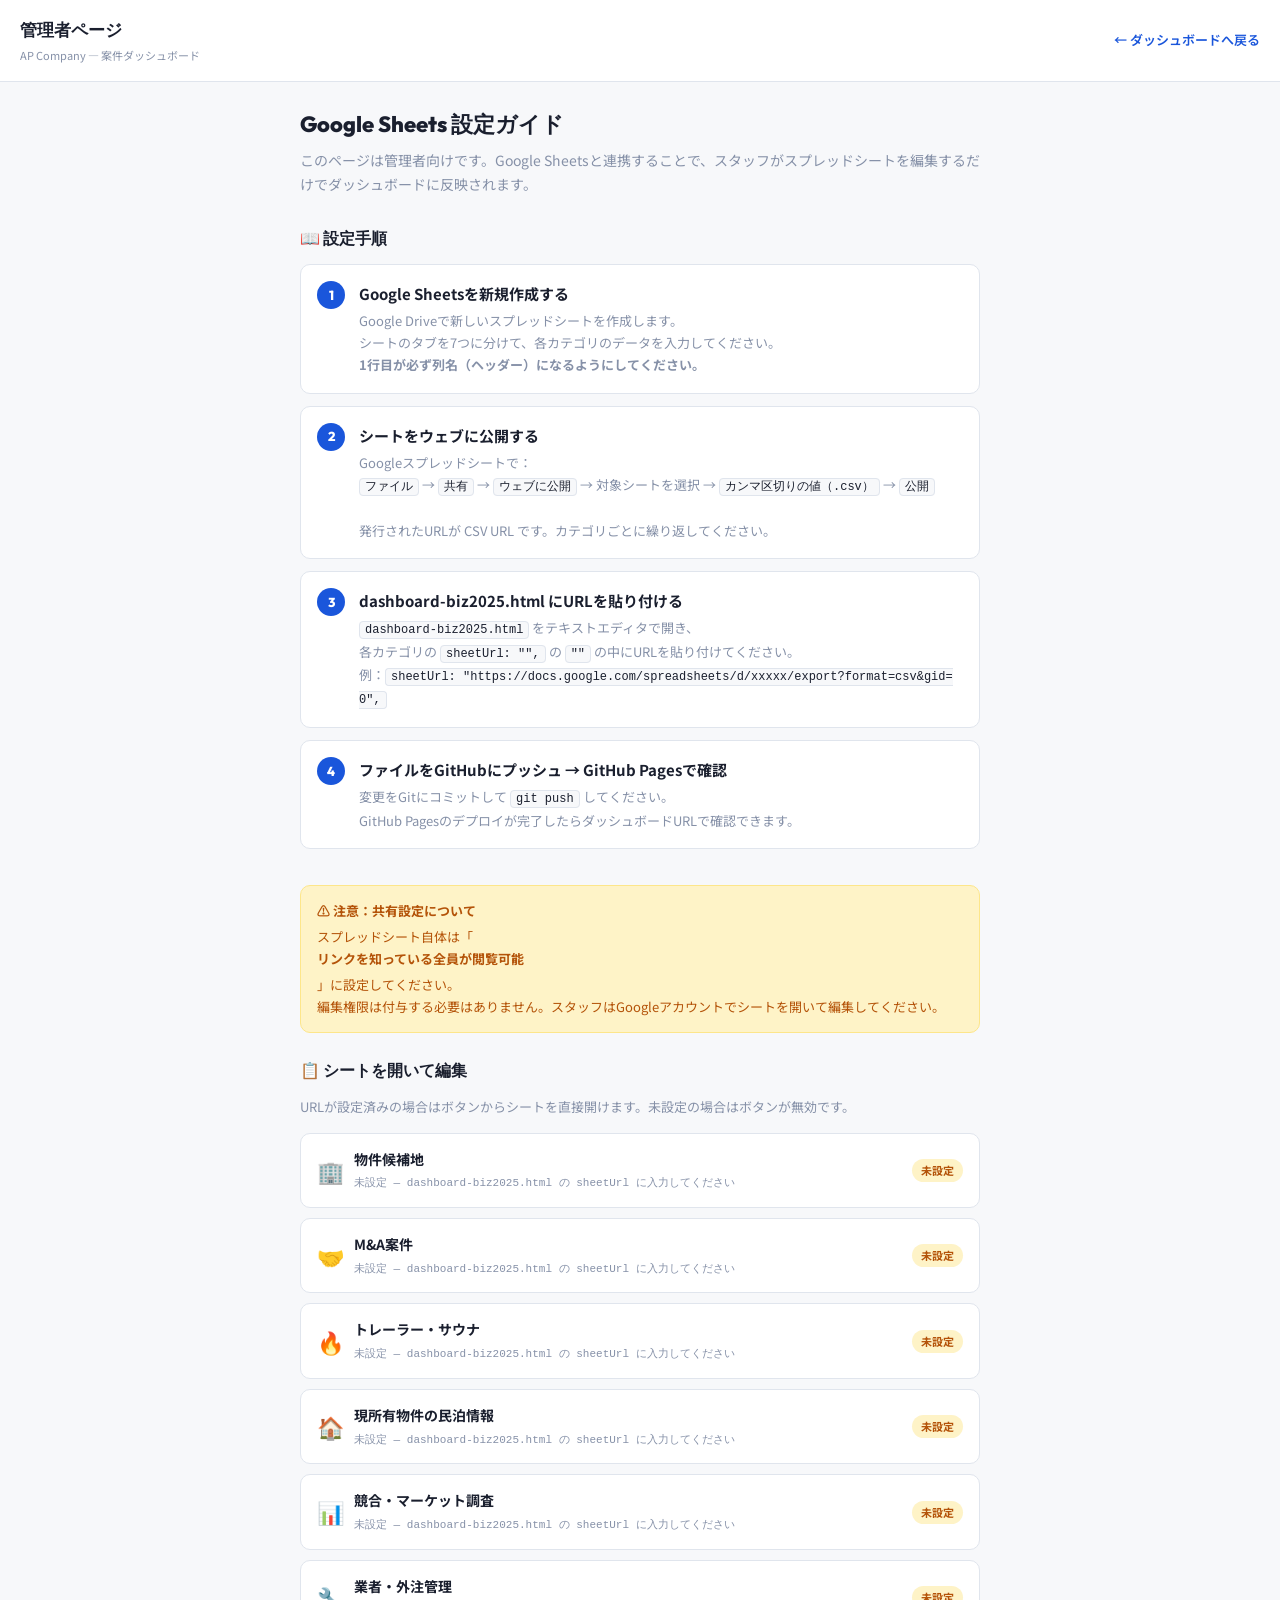
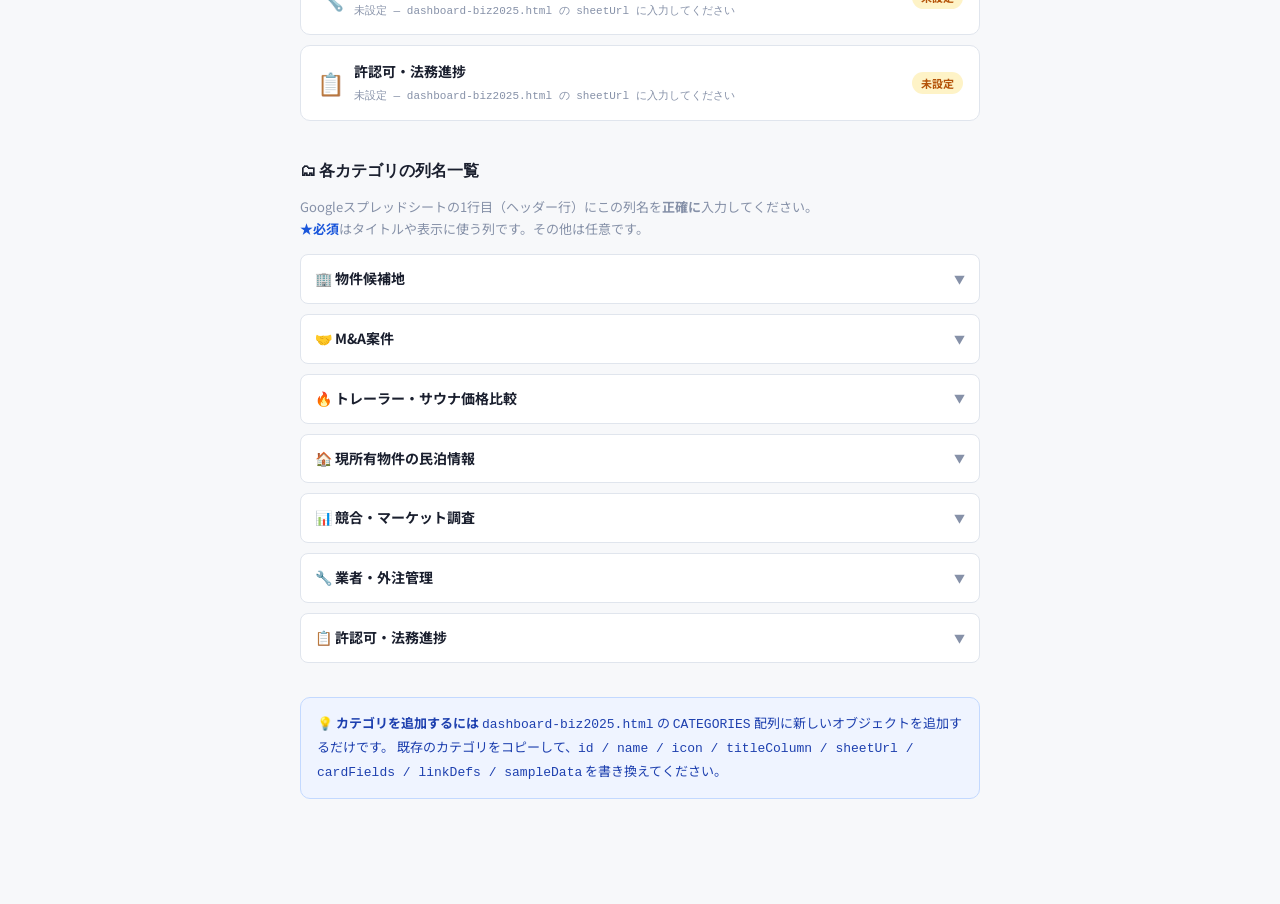
==== admin-biz2025.html @ b2b50978 "Add chairman project dashboard site - dashboard-biz2025.html: Mobile-first dashboard with 7 categori" ====
<!DOCTYPE html>
<html lang="ja">
<head>
  <meta charset="UTF-8">
  <meta name="viewport" content="width=device-width, initial-scale=1.0">
  <title>管理者ページ — 案件ダッシュボード</title>
  <link rel="preconnect" href="https://fonts.googleapis.com">
  <link href="https://fonts.googleapis.com/css2?family=Noto+Sans+JP:wght@400;500;700&family=Outfit:wght@700;800&display=swap" rel="stylesheet">
  <style>
    *, *::before, *::after { box-sizing: border-box; margin: 0; padding: 0; }

    :root {
      --bg: #f7f8fa; --surface: #fff; --border: #e0e5ed;
      --text: #1a1f2e; --text-muted: #8691a8;
      --accent: #1a56db; --accent-soft: #eff4ff;
      --green: #0d9467; --green-soft: #d1fae5;
      --amber: #b45309; --amber-soft: #fef3c7;
      --font: 'Noto Sans JP', sans-serif;
      --font-disp: 'Outfit', sans-serif;
    }

    body {
      font-family: var(--font);
      background: var(--bg);
      color: var(--text);
      font-size: 14px;
      line-height: 1.7;
      min-height: 100dvh;
      padding-bottom: 60px;
      -webkit-font-smoothing: antialiased;
    }

    header {
      background: var(--surface);
      border-bottom: 1px solid var(--border);
      padding: 16px 20px;
      display: flex;
      align-items: center;
      justify-content: space-between;
      gap: 16px;
    }

    .logo-text {
      font-family: var(--font-disp);
      font-weight: 800;
      font-size: 17px;
    }

    .logo-sub {
      font-size: 11px;
      color: var(--text-muted);
      display: block;
      margin-top: 1px;
    }

    .header-link {
      font-size: 13px;
      color: var(--accent);
      text-decoration: none;
      font-weight: 600;
      white-space: nowrap;
    }

    main {
      max-width: 720px;
      margin: 0 auto;
      padding: 24px 20px;
    }

    h2 {
      font-family: var(--font-disp);
      font-weight: 800;
      font-size: 22px;
      margin-bottom: 6px;
    }

    .page-desc {
      color: var(--text-muted);
      font-size: 14px;
      margin-bottom: 28px;
    }

    /* Step cards */
    .steps {
      display: flex;
      flex-direction: column;
      gap: 12px;
      margin-bottom: 36px;
    }

    .step {
      display: flex;
      gap: 14px;
      background: var(--surface);
      border: 1px solid var(--border);
      border-radius: 10px;
      padding: 16px;
    }

    .step-num {
      flex-shrink: 0;
      width: 28px;
      height: 28px;
      border-radius: 50%;
      background: var(--accent);
      color: #fff;
      font-family: var(--font-disp);
      font-weight: 800;
      font-size: 13px;
      display: flex;
      align-items: center;
      justify-content: center;
    }

    .step-title {
      font-weight: 700;
      font-size: 15px;
      margin-bottom: 4px;
    }

    .step-body {
      font-size: 13px;
      color: var(--text-muted);
      line-height: 1.7;
    }

    .step-body code {
      background: var(--bg);
      border: 1px solid var(--border);
      border-radius: 4px;
      padding: 1px 5px;
      font-family: 'Courier New', monospace;
      font-size: 12px;
      color: var(--text);
      word-break: break-all;
    }

    /* Section heading */
    .section-title {
      font-family: var(--font-disp);
      font-weight: 700;
      font-size: 16px;
      margin-bottom: 12px;
      display: flex;
      align-items: center;
      gap: 8px;
    }

    /* Sheet links grid */
    .sheet-grid {
      display: flex;
      flex-direction: column;
      gap: 10px;
      margin-bottom: 36px;
    }

    .sheet-item {
      display: flex;
      align-items: center;
      justify-content: space-between;
      gap: 12px;
      background: var(--surface);
      border: 1px solid var(--border);
      border-radius: 10px;
      padding: 14px 16px;
    }

    .sheet-left {
      display: flex;
      align-items: center;
      gap: 10px;
      flex: 1;
      min-width: 0;
    }

    .sheet-icon { font-size: 22px; flex-shrink: 0; }

    .sheet-name {
      font-weight: 700;
      font-size: 14px;
      white-space: nowrap;
      overflow: hidden;
      text-overflow: ellipsis;
    }

    .sheet-status {
      font-size: 11px;
      font-weight: 700;
      padding: 2px 8px;
      border-radius: 999px;
    }

    .status-configured { background: var(--green-soft); color: var(--green); }
    .status-sample     { background: var(--amber-soft); color: var(--amber); }

    .sheet-btn {
      flex-shrink: 0;
      display: inline-flex;
      align-items: center;
      gap: 6px;
      font-size: 13px;
      font-weight: 700;
      color: #fff;
      background: var(--accent);
      padding: 7px 14px;
      border-radius: 999px;
      text-decoration: none;
      border: none;
      cursor: pointer;
      transition: opacity 0.12s;
    }

    .sheet-btn:hover { opacity: 0.85; }
    .sheet-btn:disabled { background: var(--text-muted); cursor: default; }
    .sheet-btn.disabled { background: var(--border); color: var(--text-muted); pointer-events: none; }

    /* URL code display */
    .url-code {
      font-size: 11px;
      color: var(--text-muted);
      word-break: break-all;
      margin-top: 3px;
      font-family: 'Courier New', monospace;
    }

    /* Note box */
    .note {
      background: var(--amber-soft);
      border: 1px solid #fde68a;
      border-radius: 10px;
      padding: 14px 16px;
      font-size: 13px;
      color: var(--amber);
      margin-bottom: 24px;
    }

    .note strong { font-weight: 700; display: block; margin-bottom: 4px; }

    /* Info box */
    .info-box {
      background: var(--accent-soft);
      border: 1px solid #c3d9ff;
      border-radius: 10px;
      padding: 14px 16px;
      font-size: 13px;
      color: #1e40af;
      margin-bottom: 24px;
    }

    /* Column definition table */
    .col-table {
      width: 100%;
      border-collapse: collapse;
      font-size: 13px;
      margin-top: 8px;
    }

    .col-table th {
      text-align: left;
      padding: 7px 10px;
      background: var(--surface-2, #f0f2f6);
      border-bottom: 2px solid var(--border);
      font-weight: 700;
      color: var(--text-muted);
      font-size: 11px;
      letter-spacing: 0.07em;
      text-transform: uppercase;
    }

    .col-table td {
      padding: 8px 10px;
      border-bottom: 1px solid var(--border);
      vertical-align: top;
    }

    .col-table tr:last-child td { border-bottom: none; }

    .col-name {
      font-family: 'Courier New', monospace;
      font-size: 12px;
      background: var(--bg);
      padding: 2px 6px;
      border-radius: 4px;
      border: 1px solid var(--border);
      white-space: nowrap;
    }

    .col-req { color: var(--accent); font-weight: 700; }
    .col-opt { color: var(--text-muted); }

    /* Tab content toggle */
    details { margin-bottom: 10px; }

    details summary {
      cursor: pointer;
      font-weight: 700;
      font-size: 14px;
      padding: 12px 14px;
      background: var(--surface);
      border: 1px solid var(--border);
      border-radius: 8px;
      list-style: none;
      display: flex;
      align-items: center;
      gap: 8px;
      user-select: none;
    }

    details[open] summary { border-radius: 8px 8px 0 0; border-bottom: none; }

    details summary::after { content: '▼'; margin-left: auto; font-size: 11px; color: var(--text-muted); }
    details[open] summary::after { content: '▲'; }

    details .detail-body {
      background: var(--surface);
      border: 1px solid var(--border);
      border-top: none;
      border-radius: 0 0 8px 8px;
      padding: 14px;
      overflow-x: auto;
    }
  </style>
</head>
<body>

<header>
  <div>
    <div class="logo-text">管理者ページ</div>
    <span class="logo-sub">AP Company — 案件ダッシュボード</span>
  </div>
  <a href="dashboard-biz2025.html" class="header-link">← ダッシュボードへ戻る</a>
</header>

<main>

  <h2>Google Sheets 設定ガイド</h2>
  <p class="page-desc">このページは管理者向けです。Google Sheetsと連携することで、スタッフがスプレッドシートを編集するだけでダッシュボードに反映されます。</p>

  <!-- Step guide -->
  <div class="section-title">📖 設定手順</div>
  <div class="steps">
    <div class="step">
      <div class="step-num">1</div>
      <div>
        <div class="step-title">Google Sheetsを新規作成する</div>
        <div class="step-body">
          Google Driveで新しいスプレッドシートを作成します。<br>
          シートのタブを7つに分けて、各カテゴリのデータを入力してください。<br>
          <strong>1行目が必ず列名（ヘッダー）になるようにしてください。</strong>
        </div>
      </div>
    </div>
    <div class="step">
      <div class="step-num">2</div>
      <div>
        <div class="step-title">シートをウェブに公開する</div>
        <div class="step-body">
          Googleスプレッドシートで：<br>
          <code>ファイル</code> → <code>共有</code> → <code>ウェブに公開</code> → 対象シートを選択 → <code>カンマ区切りの値（.csv）</code> → <code>公開</code><br><br>
          発行されたURLが CSV URL です。カテゴリごとに繰り返してください。
        </div>
      </div>
    </div>
    <div class="step">
      <div class="step-num">3</div>
      <div>
        <div class="step-title">dashboard-biz2025.html にURLを貼り付ける</div>
        <div class="step-body">
          <code>dashboard-biz2025.html</code> をテキストエディタで開き、<br>
          各カテゴリの <code>sheetUrl: "",</code> の <code>""</code> の中にURLを貼り付けてください。<br>
          例：<code>sheetUrl: "https://docs.google.com/spreadsheets/d/xxxxx/export?format=csv&amp;gid=0",</code>
        </div>
      </div>
    </div>
    <div class="step">
      <div class="step-num">4</div>
      <div>
        <div class="step-title">ファイルをGitHubにプッシュ → GitHub Pagesで確認</div>
        <div class="step-body">
          変更をGitにコミットして <code>git push</code> してください。<br>
          GitHub Pagesのデプロイが完了したらダッシュボードURLで確認できます。
        </div>
      </div>
    </div>
  </div>

  <!-- Note -->
  <div class="note">
    <strong>⚠️ 注意：共有設定について</strong>
    スプレッドシート自体は「<strong>リンクを知っている全員が閲覧可能</strong>」に設定してください。<br>
    編集権限は付与する必要はありません。スタッフはGoogleアカウントでシートを開いて編集してください。
  </div>

  <!-- Sheet links -->
  <div class="section-title">📋 シートを開いて編集</div>
  <p style="font-size:13px;color:var(--text-muted);margin-bottom:14px">
    URLが設定済みの場合はボタンからシートを直接開けます。未設定の場合はボタンが無効です。
  </p>

  <div class="sheet-grid" id="sheet-grid">
    <!-- Dynamically filled by JS -->
  </div>

  <!-- Column definitions -->
  <div class="section-title">🗂 各カテゴリの列名一覧</div>
  <p style="font-size:13px;color:var(--text-muted);margin-bottom:14px">
    Googleスプレッドシートの1行目（ヘッダー行）にこの列名を<strong>正確に</strong>入力してください。<br>
    <span class="col-req">★必須</span>はタイトルや表示に使う列です。その他は任意です。
  </p>

  <details>
    <summary>🏢 物件候補地</summary>
    <div class="detail-body">
      <table class="col-table">
        <thead><tr><th>列名</th><th>説明</th><th>必須</th></tr></thead>
        <tbody>
          <tr><td><code class="col-name">物件名</code></td><td>物件の名称（タイトルとして表示）</td><td class="col-req">★</td></tr>
          <tr><td><code class="col-name">住所</code></td><td>所在地</td><td class="col-req">★</td></tr>
          <tr><td><code class="col-name">価格帯</code></td><td>例: 3.2億円</td><td class="col-opt">任意</td></tr>
          <tr><td><code class="col-name">利回り</code></td><td>例: 5.2%</td><td class="col-opt">任意</td></tr>
          <tr><td><code class="col-name">面積</code></td><td>例: 250㎡</td><td class="col-opt">任意</td></tr>
          <tr><td><code class="col-name">ステータス</code></td><td>検討中 / 交渉中 / 契約済 / 見送り など</td><td class="col-opt">任意</td></tr>
          <tr><td><code class="col-name">GoogleMaps URL</code></td><td>GoogleマップのURL（ボタンで表示）</td><td class="col-opt">任意</td></tr>
          <tr><td><code class="col-name">資料URL</code></td><td>物件資料のURL</td><td class="col-opt">任意</td></tr>
          <tr><td><code class="col-name">備考</code></td><td>自由記述</td><td class="col-opt">任意</td></tr>
        </tbody>
      </table>
    </div>
  </details>

  <details>
    <summary>🤝 M&A案件</summary>
    <div class="detail-body">
      <table class="col-table">
        <thead><tr><th>列名</th><th>説明</th><th>必須</th></tr></thead>
        <tbody>
          <tr><td><code class="col-name">会社名</code></td><td>対象会社名（タイトルとして表示）</td><td class="col-req">★</td></tr>
          <tr><td><code class="col-name">業種</code></td><td>例: 旅館・ホテル業</td><td class="col-req">★</td></tr>
          <tr><td><code class="col-name">売上規模</code></td><td>例: 年商3億円</td><td class="col-opt">任意</td></tr>
          <tr><td><code class="col-name">価格感</code></td><td>買収希望価格感</td><td class="col-opt">任意</td></tr>
          <tr><td><code class="col-name">会社URL</code></td><td>会社HPのURL（会社名がリンクになります）</td><td class="col-opt">任意</td></tr>
          <tr><td><code class="col-name">担当者</code></td><td>FA・担当者名</td><td class="col-opt">任意</td></tr>
          <tr><td><code class="col-name">ステータス</code></td><td>検討中 / 交渉中 / 契約済 など</td><td class="col-opt">任意</td></tr>
          <tr><td><code class="col-name">資料URL</code></td><td>IM・資料のURL</td><td class="col-opt">任意</td></tr>
          <tr><td><code class="col-name">備考</code></td><td>自由記述</td><td class="col-opt">任意</td></tr>
        </tbody>
      </table>
    </div>
  </details>

  <details>
    <summary>🔥 トレーラー・サウナ価格比較</summary>
    <div class="detail-body">
      <table class="col-table">
        <thead><tr><th>列名</th><th>説明</th><th>必須</th></tr></thead>
        <tbody>
          <tr><td><code class="col-name">メーカー</code></td><td>メーカー名（タイトルとして表示）</td><td class="col-req">★</td></tr>
          <tr><td><code class="col-name">モデル</code></td><td>モデル・製品名</td><td class="col-req">★</td></tr>
          <tr><td><code class="col-name">定価</code></td><td>希望小売価格</td><td class="col-opt">任意</td></tr>
          <tr><td><code class="col-name">実勢価格</code></td><td>実際の取引価格目安</td><td class="col-opt">任意</td></tr>
          <tr><td><code class="col-name">定員</code></td><td>例: 6〜8名</td><td class="col-opt">任意</td></tr>
          <tr><td><code class="col-name">公式URL</code></td><td>メーカーHPのURL（メーカー名がリンクになります）</td><td class="col-opt">任意</td></tr>
          <tr><td><code class="col-name">特徴</code></td><td>製品の特徴</td><td class="col-opt">任意</td></tr>
          <tr><td><code class="col-name">備考</code></td><td>納期・注意事項など</td><td class="col-opt">任意</td></tr>
        </tbody>
      </table>
    </div>
  </details>

  <details>
    <summary>🏠 現所有物件の民泊情報</summary>
    <div class="detail-body">
      <table class="col-table">
        <thead><tr><th>列名</th><th>説明</th><th>必須</th></tr></thead>
        <tbody>
          <tr><td><code class="col-name">物件名</code></td><td>物件名（タイトルとして表示）</td><td class="col-req">★</td></tr>
          <tr><td><code class="col-name">エリア</code></td><td>所在エリア</td><td class="col-req">★</td></tr>
          <tr><td><code class="col-name">Airbnb URL</code></td><td>Airbnb掲載ページのURL</td><td class="col-opt">任意</td></tr>
          <tr><td><code class="col-name">Instagram URL</code></td><td>Instagram アカウントのURL</td><td class="col-opt">任意</td></tr>
          <tr><td><code class="col-name">GoogleMaps URL</code></td><td>Google マップのURL</td><td class="col-opt">任意</td></tr>
          <tr><td><code class="col-name">月間収益目安</code></td><td>例: 45万円</td><td class="col-opt">任意</td></tr>
          <tr><td><code class="col-name">稼働率</code></td><td>例: 76%</td><td class="col-opt">任意</td></tr>
          <tr><td><code class="col-name">稼働状況</code></td><td>稼働中 / 停止中 など</td><td class="col-opt">任意</td></tr>
          <tr><td><code class="col-name">備考</code></td><td>自由記述</td><td class="col-opt">任意</td></tr>
        </tbody>
      </table>
    </div>
  </details>

  <details>
    <summary>📊 競合・マーケット調査</summary>
    <div class="detail-body">
      <table class="col-table">
        <thead><tr><th>列名</th><th>説明</th><th>必須</th></tr></thead>
        <tbody>
          <tr><td><code class="col-name">エリア</code></td><td>調査エリア（タイトルとして表示）</td><td class="col-req">★</td></tr>
          <tr><td><code class="col-name">調査日</code></td><td>例: 2025-06-01</td><td class="col-req">★</td></tr>
          <tr><td><code class="col-name">競合物件名</code></td><td>主な競合物件名</td><td class="col-opt">任意</td></tr>
          <tr><td><code class="col-name">平均単価</code></td><td>例: ¥15,000/泊</td><td class="col-opt">任意</td></tr>
          <tr><td><code class="col-name">稼働率目安</code></td><td>例: 72%</td><td class="col-opt">任意</td></tr>
          <tr><td><code class="col-name">参考URL</code></td><td>参考サイトのURL</td><td class="col-opt">任意</td></tr>
          <tr><td><code class="col-name">備考</code></td><td>自由記述</td><td class="col-opt">任意</td></tr>
        </tbody>
      </table>
    </div>
  </details>

  <details>
    <summary>🔧 業者・外注管理</summary>
    <div class="detail-body">
      <table class="col-table">
        <thead><tr><th>列名</th><th>説明</th><th>必須</th></tr></thead>
        <tbody>
          <tr><td><code class="col-name">会社名</code></td><td>業者名（タイトルとして表示）</td><td class="col-req">★</td></tr>
          <tr><td><code class="col-name">業種</code></td><td>例: 清掃 / 電気修繕 など</td><td class="col-req">★</td></tr>
          <tr><td><code class="col-name">担当者</code></td><td>窓口担当者名</td><td class="col-opt">任意</td></tr>
          <tr><td><code class="col-name">連絡先</code></td><td>電話番号・メールアドレス</td><td class="col-opt">任意</td></tr>
          <tr><td><code class="col-name">単価目安</code></td><td>例: ¥8,000/回</td><td class="col-opt">任意</td></tr>
          <tr><td><code class="col-name">評価</code></td><td>★★★★★ 〜 ★ で入力</td><td class="col-opt">任意</td></tr>
          <tr><td><code class="col-name">備考</code></td><td>自由記述</td><td class="col-opt">任意</td></tr>
        </tbody>
      </table>
    </div>
  </details>

  <details>
    <summary>📋 許認可・法務進捗</summary>
    <div class="detail-body">
      <table class="col-table">
        <thead><tr><th>列名</th><th>説明</th><th>必須</th></tr></thead>
        <tbody>
          <tr><td><code class="col-name">物件名</code></td><td>対象物件名（タイトルとして表示）</td><td class="col-req">★</td></tr>
          <tr><td><code class="col-name">申請種別</code></td><td>例: 住宅宿泊事業届出 / 消防設備点検</td><td class="col-req">★</td></tr>
          <tr><td><code class="col-name">ステータス</code></td><td>申請中 / 取得済 / 要確認 など</td><td class="col-opt">任意</td></tr>
          <tr><td><code class="col-name">期限</code></td><td>例: 2025-09-30</td><td class="col-opt">任意</td></tr>
          <tr><td><code class="col-name">担当窓口</code></td><td>申請先機関名</td><td class="col-opt">任意</td></tr>
          <tr><td><code class="col-name">書類URL</code></td><td>許可証・書類のURL</td><td class="col-opt">任意</td></tr>
          <tr><td><code class="col-name">備考</code></td><td>自由記述</td><td class="col-opt">任意</td></tr>
        </tbody>
      </table>
    </div>
  </details>

  <br>

  <!-- New category instructions -->
  <div class="info-box">
    <strong>💡 カテゴリを追加するには</strong>
    <code>dashboard-biz2025.html</code> の <code>CATEGORIES</code> 配列に新しいオブジェクトを追加するだけです。
    既存のカテゴリをコピーして、<code>id / name / icon / titleColumn / sheetUrl / cardFields / linkDefs / sampleData</code> を書き換えてください。
  </div>

</main>

<script>
  // Dynamically read CATEGORIES from dashboard to show current status
  // Since this is a separate file, we just show static links
  const SHEET_CATEGORIES = [
    { id: "properties", name: "物件候補地",         icon: "🏢" },
    { id: "ma",         name: "M&A案件",             icon: "🤝" },
    { id: "trailer",    name: "トレーラー・サウナ",   icon: "🔥" },
    { id: "minpaku",    name: "現所有物件の民泊情報", icon: "🏠" },
    { id: "competitor", name: "競合・マーケット調査", icon: "📊" },
    { id: "vendors",    name: "業者・外注管理",       icon: "🔧" },
    { id: "legal",      name: "許認可・法務進捗",     icon: "📋" },
  ];

  const grid = document.getElementById('sheet-grid');
  SHEET_CATEGORIES.forEach(cat => {
    // In production, sheetUrls come from the dashboard CONFIG
    // Here we just show open buttons with placeholder
    grid.innerHTML += `
      <div class="sheet-item">
        <div class="sheet-left">
          <span class="sheet-icon">${cat.icon}</span>
          <div>
            <div class="sheet-name">${cat.name}</div>
            <div class="url-code">未設定 — dashboard-biz2025.html の sheetUrl に入力してください</div>
          </div>
        </div>
        <span class="badge status-sample" style="font-size:11px;font-weight:700;padding:2px 9px;border-radius:999px;white-space:nowrap">未設定</span>
      </div>`;
  });
</script>

</body>
</html>
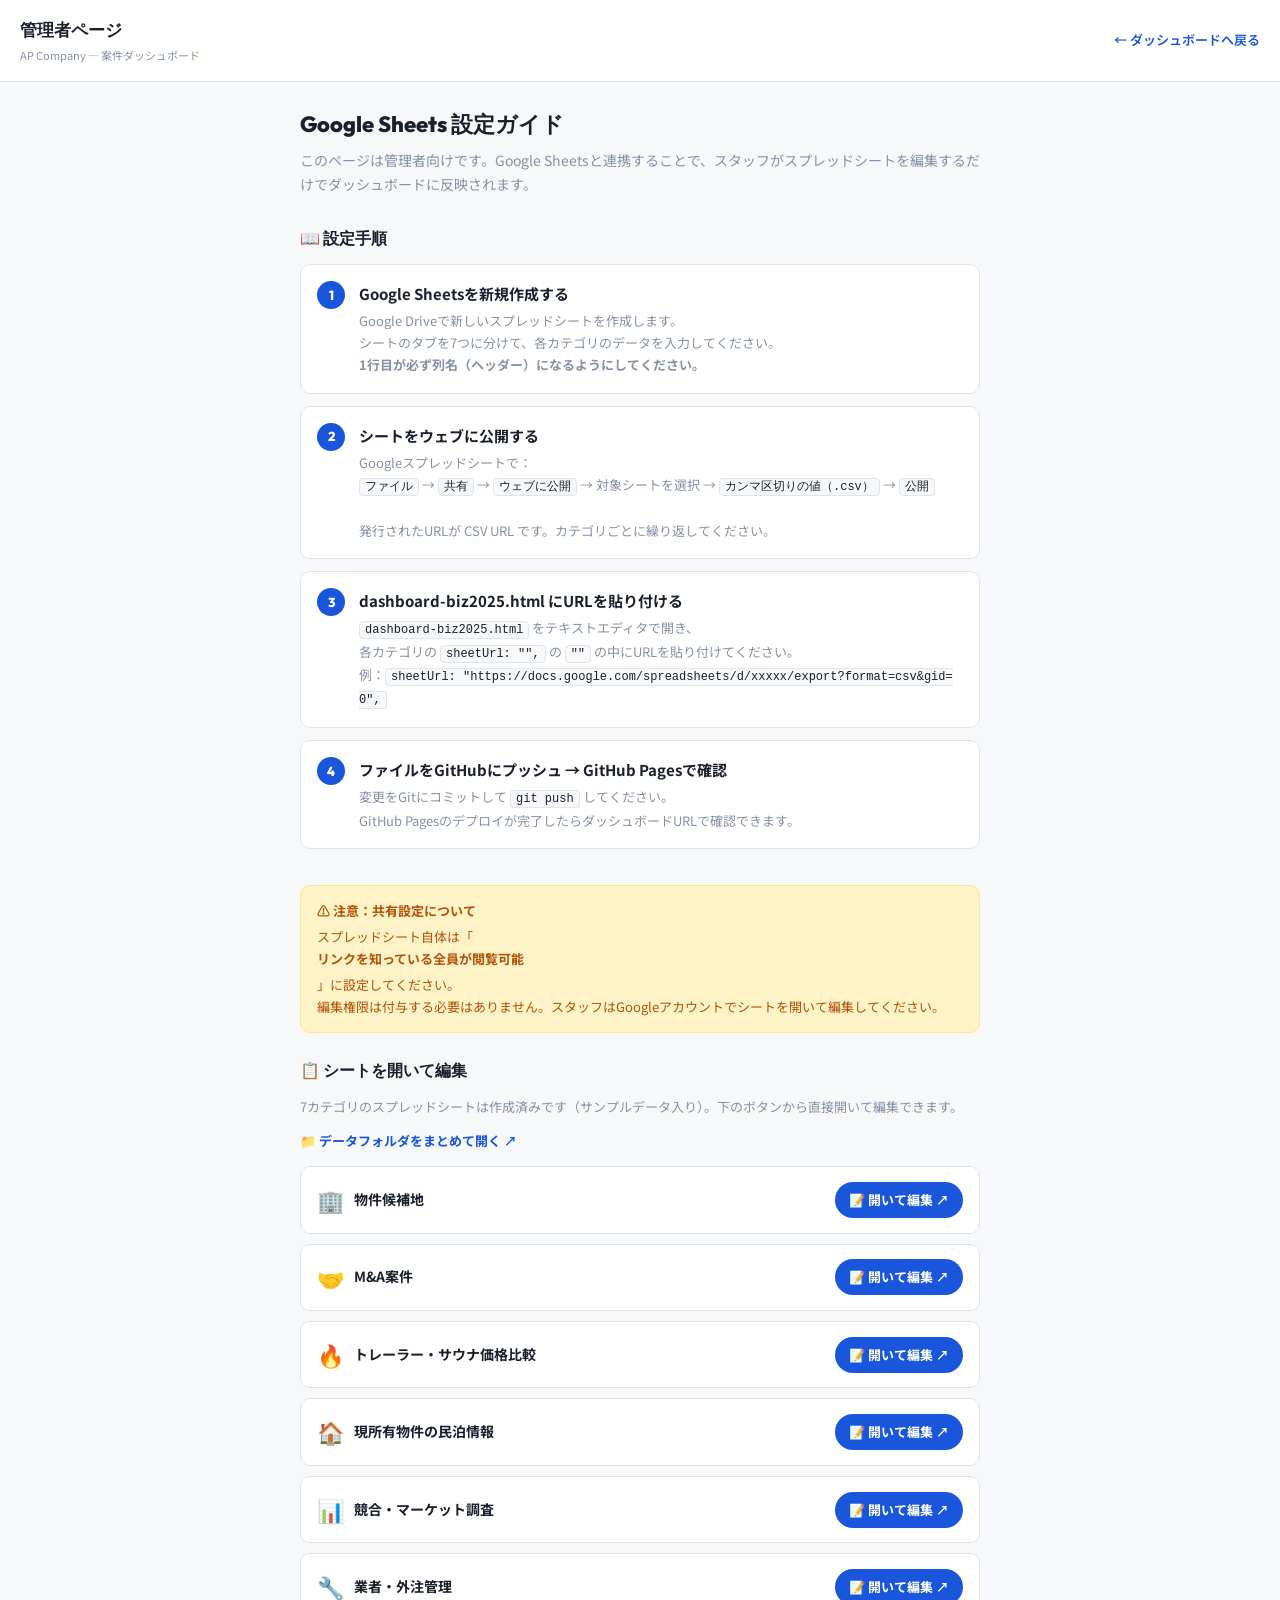
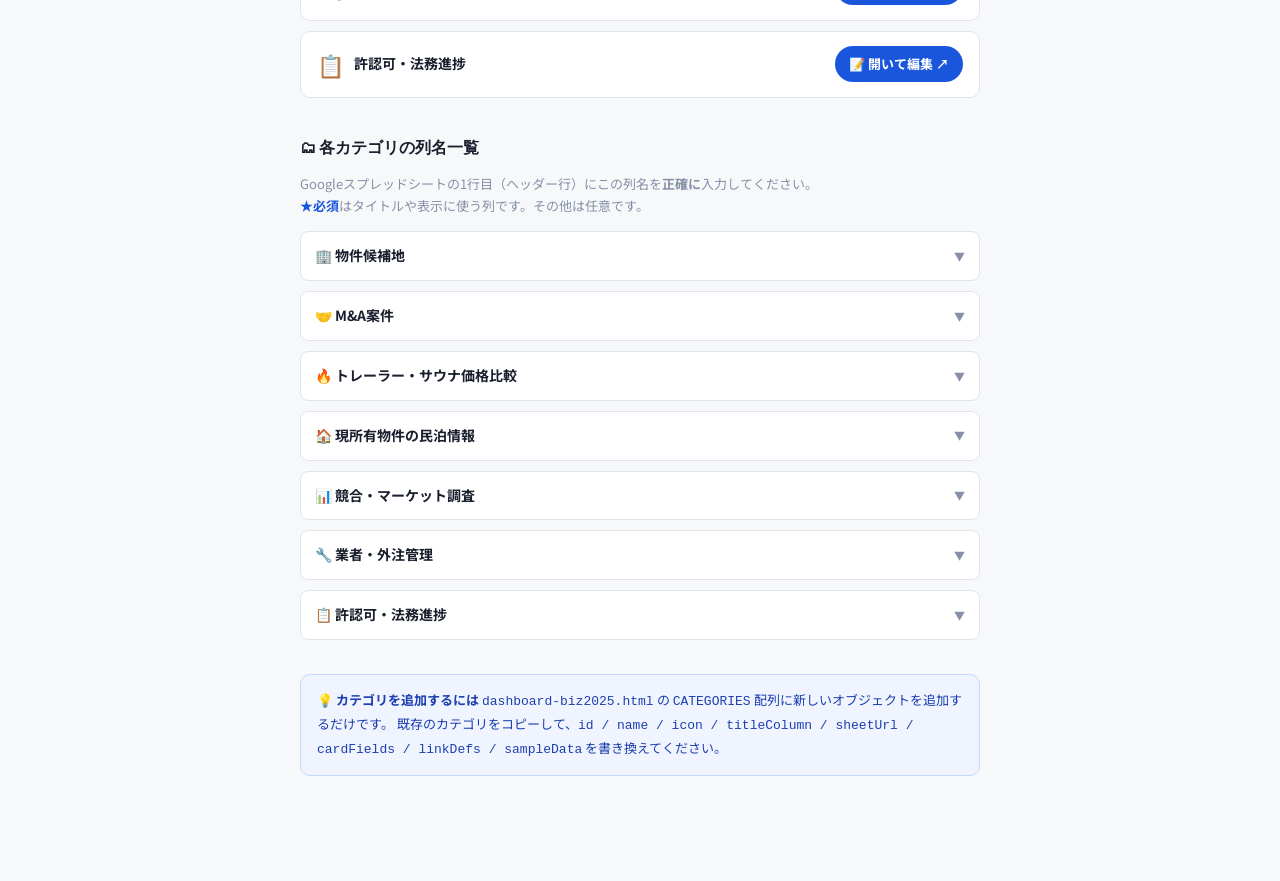
==== commit 67bd097a: "Wire admin page to created Google Sheets - Add direct edit links to all 7 category spreadsheets - Ad" ====
--- a/admin-biz2025.html
+++ b/admin-biz2025.html
@@ -393,8 +393,14 @@
 
   <!-- Sheet links -->
   <div class="section-title">📋 シートを開いて編集</div>
-  <p style="font-size:13px;color:var(--text-muted);margin-bottom:14px">
-    URLが設定済みの場合はボタンからシートを直接開けます。未設定の場合はボタンが無効です。
+  <p style="font-size:13px;color:var(--text-muted);margin-bottom:10px">
+    7カテゴリのスプレッドシートは作成済みです（サンプルデータ入り）。下のボタンから直接開いて編集できます。
+  </p>
+  <p style="margin-bottom:14px">
+    <a href="https://drive.google.com/drive/folders/1GZPMDpN8wtC1zxGTlJVGfcJTR36A8-Q7" target="_blank"
+       style="font-size:13px;font-weight:700;color:var(--accent);text-decoration:none">
+      📁 データフォルダをまとめて開く ↗
+    </a>
   </p>
 
   <div class="sheet-grid" id="sheet-grid">
@@ -556,29 +562,24 @@
   // Dynamically read CATEGORIES from dashboard to show current status
   // Since this is a separate file, we just show static links
   const SHEET_CATEGORIES = [
-    { id: "properties", name: "物件候補地",         icon: "🏢" },
-    { id: "ma",         name: "M&A案件",             icon: "🤝" },
-    { id: "trailer",    name: "トレーラー・サウナ",   icon: "🔥" },
-    { id: "minpaku",    name: "現所有物件の民泊情報", icon: "🏠" },
-    { id: "competitor", name: "競合・マーケット調査", icon: "📊" },
-    { id: "vendors",    name: "業者・外注管理",       icon: "🔧" },
-    { id: "legal",      name: "許認可・法務進捗",     icon: "📋" },
+    { name: "物件候補地",              icon: "🏢", editUrl: "https://docs.google.com/spreadsheets/d/1m49WB1_2ZlNITFBO359xGPN5B4iIHLUtSHPZPmvvE5I/edit" },
+    { name: "M&A案件",                 icon: "🤝", editUrl: "https://docs.google.com/spreadsheets/d/18b9Wkx--Ju_I__Abavzpt4igJFwQGTUMxpG3pv6VpzM/edit" },
+    { name: "トレーラー・サウナ価格比較", icon: "🔥", editUrl: "https://docs.google.com/spreadsheets/d/12M9r9Xw9UTfFFzTITcVp0ZTkqajRtCI8ViCJ0PCE3Ng/edit" },
+    { name: "現所有物件の民泊情報",     icon: "🏠", editUrl: "https://docs.google.com/spreadsheets/d/1sRmyiuzmiCeR3Gb7oUX5epf2y7fXDpzs68IByUHBni8/edit" },
+    { name: "競合・マーケット調査",     icon: "📊", editUrl: "https://docs.google.com/spreadsheets/d/1qcB_aNElCVz-wGLxz-pgMNCheIrdOrak8x6Im9wHQbs/edit" },
+    { name: "業者・外注管理",           icon: "🔧", editUrl: "https://docs.google.com/spreadsheets/d/1i0moUJ9mWRr5NXgGCdZXuzXiVjwzIahyKyZabxZ9nkQ/edit" },
+    { name: "許認可・法務進捗",         icon: "📋", editUrl: "https://docs.google.com/spreadsheets/d/1DrfffPg1duXuAM1Yr4mt6qg2lWgkNkYmSImQBIK2qSs/edit" },
   ];
 
   const grid = document.getElementById('sheet-grid');
   SHEET_CATEGORIES.forEach(cat => {
-    // In production, sheetUrls come from the dashboard CONFIG
-    // Here we just show open buttons with placeholder
     grid.innerHTML += `
       <div class="sheet-item">
         <div class="sheet-left">
           <span class="sheet-icon">${cat.icon}</span>
-          <div>
-            <div class="sheet-name">${cat.name}</div>
-            <div class="url-code">未設定 — dashboard-biz2025.html の sheetUrl に入力してください</div>
-          </div>
+          <div class="sheet-name">${cat.name}</div>
         </div>
-        <span class="badge status-sample" style="font-size:11px;font-weight:700;padding:2px 9px;border-radius:999px;white-space:nowrap">未設定</span>
+        <a class="sheet-btn" href="${cat.editUrl}" target="_blank" rel="noopener">📝 開いて編集 ↗</a>
       </div>`;
   });
 </script>
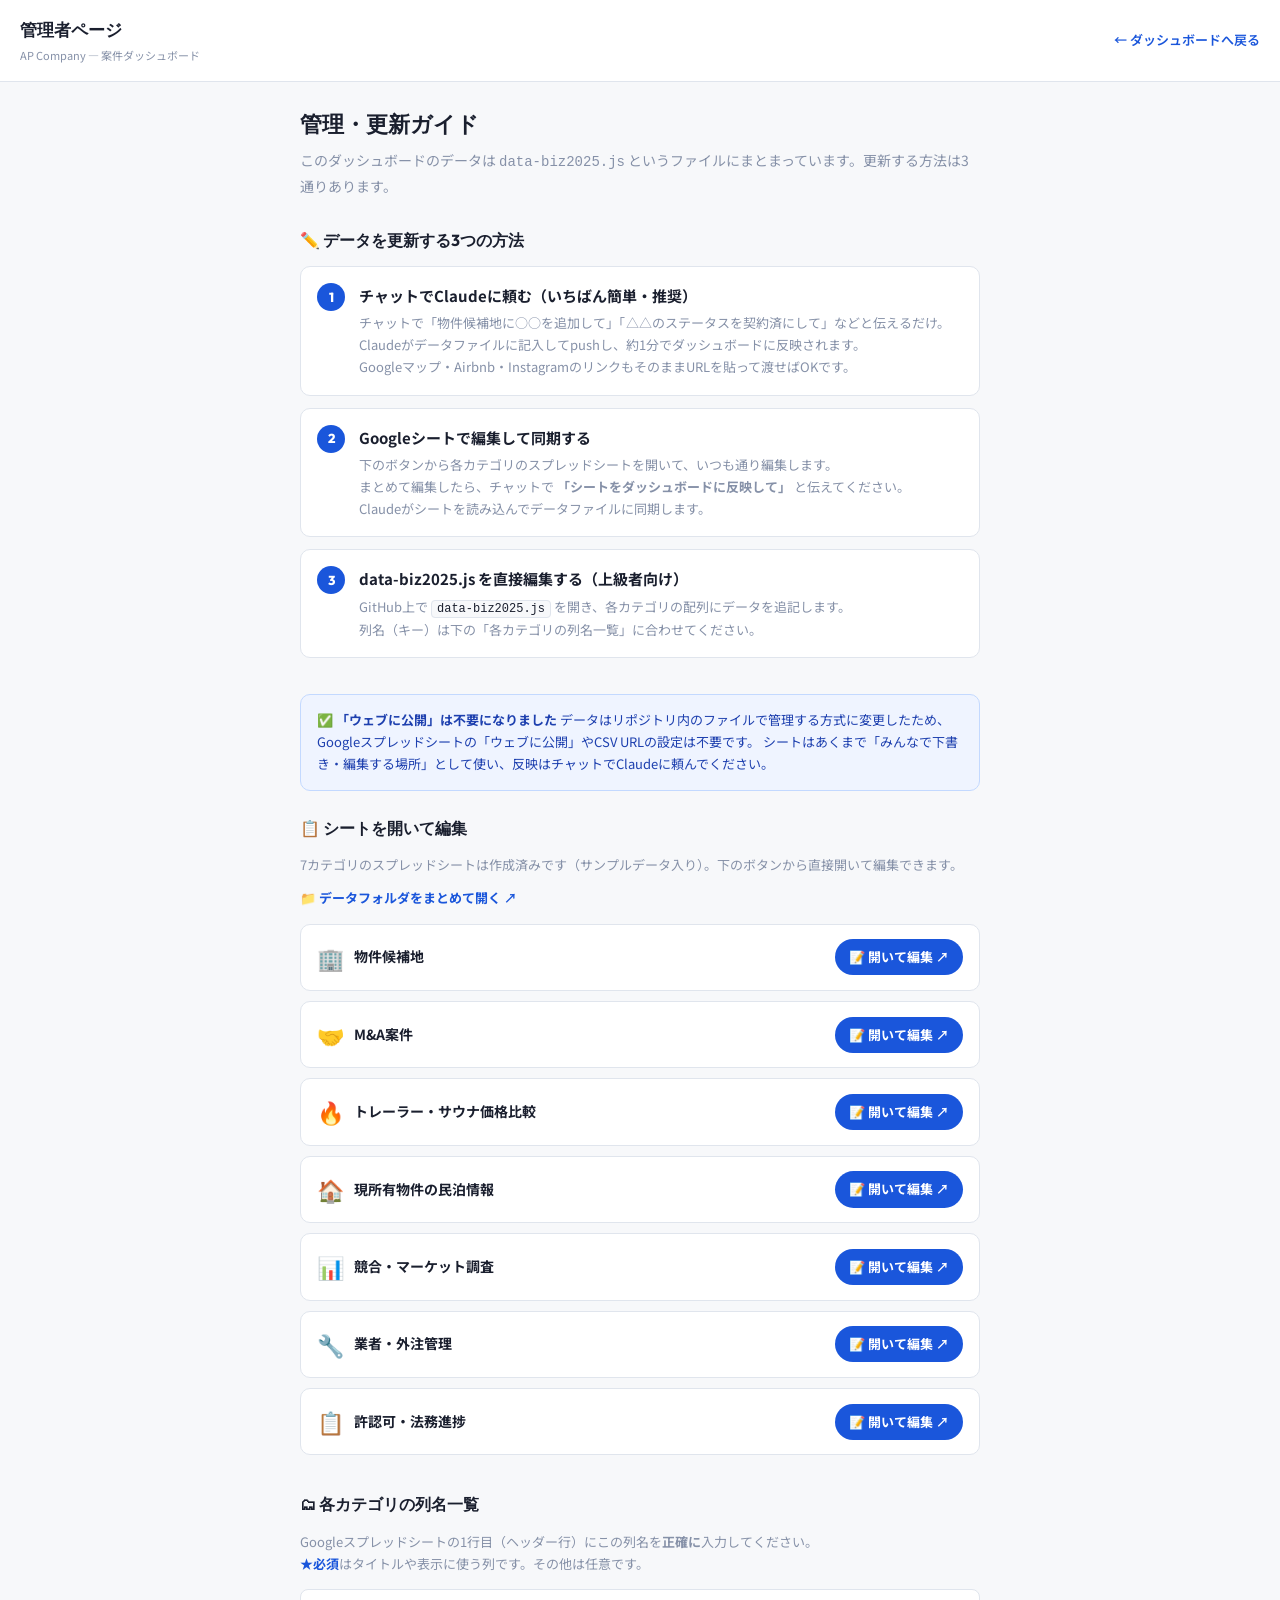
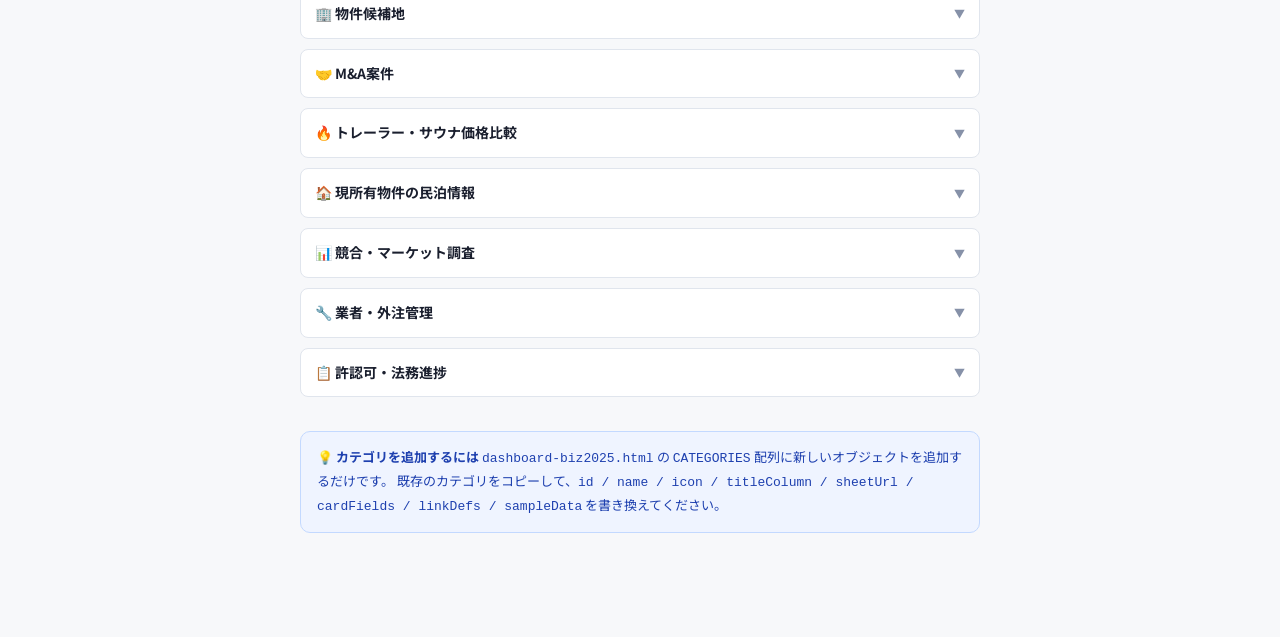
==== commit f9593c77: "Switch data source to repo data file for chat-driven editing - Add data-biz2025.js as single source " ====
--- a/admin-biz2025.html
+++ b/admin-biz2025.html
@@ -333,62 +333,51 @@
 
 <main>
 
-  <h2>Google Sheets 設定ガイド</h2>
-  <p class="page-desc">このページは管理者向けです。Google Sheetsと連携することで、スタッフがスプレッドシートを編集するだけでダッシュボードに反映されます。</p>
+  <h2>管理・更新ガイド</h2>
+  <p class="page-desc">このダッシュボードのデータは <code>data-biz2025.js</code> というファイルにまとまっています。更新する方法は3通りあります。</p>
 
   <!-- Step guide -->
-  <div class="section-title">📖 設定手順</div>
+  <div class="section-title">✏️ データを更新する3つの方法</div>
   <div class="steps">
     <div class="step">
       <div class="step-num">1</div>
       <div>
-        <div class="step-title">Google Sheetsを新規作成する</div>
+        <div class="step-title">チャットでClaudeに頼む（いちばん簡単・推奨）</div>
         <div class="step-body">
-          Google Driveで新しいスプレッドシートを作成します。<br>
-          シートのタブを7つに分けて、各カテゴリのデータを入力してください。<br>
-          <strong>1行目が必ず列名（ヘッダー）になるようにしてください。</strong>
+          チャットで「物件候補地に○○を追加して」「△△のステータスを契約済にして」などと伝えるだけ。<br>
+          Claudeがデータファイルに記入してpushし、約1分でダッシュボードに反映されます。<br>
+          Googleマップ・Airbnb・InstagramのリンクもそのままURLを貼って渡せばOKです。
         </div>
       </div>
     </div>
     <div class="step">
       <div class="step-num">2</div>
       <div>
-        <div class="step-title">シートをウェブに公開する</div>
+        <div class="step-title">Googleシートで編集して同期する</div>
         <div class="step-body">
-          Googleスプレッドシートで：<br>
-          <code>ファイル</code> → <code>共有</code> → <code>ウェブに公開</code> → 対象シートを選択 → <code>カンマ区切りの値（.csv）</code> → <code>公開</code><br><br>
-          発行されたURLが CSV URL です。カテゴリごとに繰り返してください。
+          下のボタンから各カテゴリのスプレッドシートを開いて、いつも通り編集します。<br>
+          まとめて編集したら、チャットで <strong>「シートをダッシュボードに反映して」</strong> と伝えてください。<br>
+          Claudeがシートを読み込んでデータファイルに同期します。
         </div>
       </div>
     </div>
     <div class="step">
       <div class="step-num">3</div>
       <div>
-        <div class="step-title">dashboard-biz2025.html にURLを貼り付ける</div>
+        <div class="step-title">data-biz2025.js を直接編集する（上級者向け）</div>
         <div class="step-body">
-          <code>dashboard-biz2025.html</code> をテキストエディタで開き、<br>
-          各カテゴリの <code>sheetUrl: "",</code> の <code>""</code> の中にURLを貼り付けてください。<br>
-          例：<code>sheetUrl: "https://docs.google.com/spreadsheets/d/xxxxx/export?format=csv&amp;gid=0",</code>
+          GitHub上で <code>data-biz2025.js</code> を開き、各カテゴリの配列にデータを追記します。<br>
+          列名（キー）は下の「各カテゴリの列名一覧」に合わせてください。
         </div>
       </div>
     </div>
-    <div class="step">
-      <div class="step-num">4</div>
-      <div>
-        <div class="step-title">ファイルをGitHubにプッシュ → GitHub Pagesで確認</div>
-        <div class="step-body">
-          変更をGitにコミットして <code>git push</code> してください。<br>
-          GitHub Pagesのデプロイが完了したらダッシュボードURLで確認できます。
-        </div>
-      </div>
-    </div>
   </div>
 
   <!-- Note -->
-  <div class="note">
-    <strong>⚠️ 注意：共有設定について</strong>
-    スプレッドシート自体は「<strong>リンクを知っている全員が閲覧可能</strong>」に設定してください。<br>
-    編集権限は付与する必要はありません。スタッフはGoogleアカウントでシートを開いて編集してください。
+  <div class="info-box">
+    <strong>✅ 「ウェブに公開」は不要になりました</strong>
+    データはリポジトリ内のファイルで管理する方式に変更したため、Googleスプレッドシートの「ウェブに公開」やCSV URLの設定は不要です。
+    シートはあくまで「みんなで下書き・編集する場所」として使い、反映はチャットでClaudeに頼んでください。
   </div>
 
   <!-- Sheet links -->
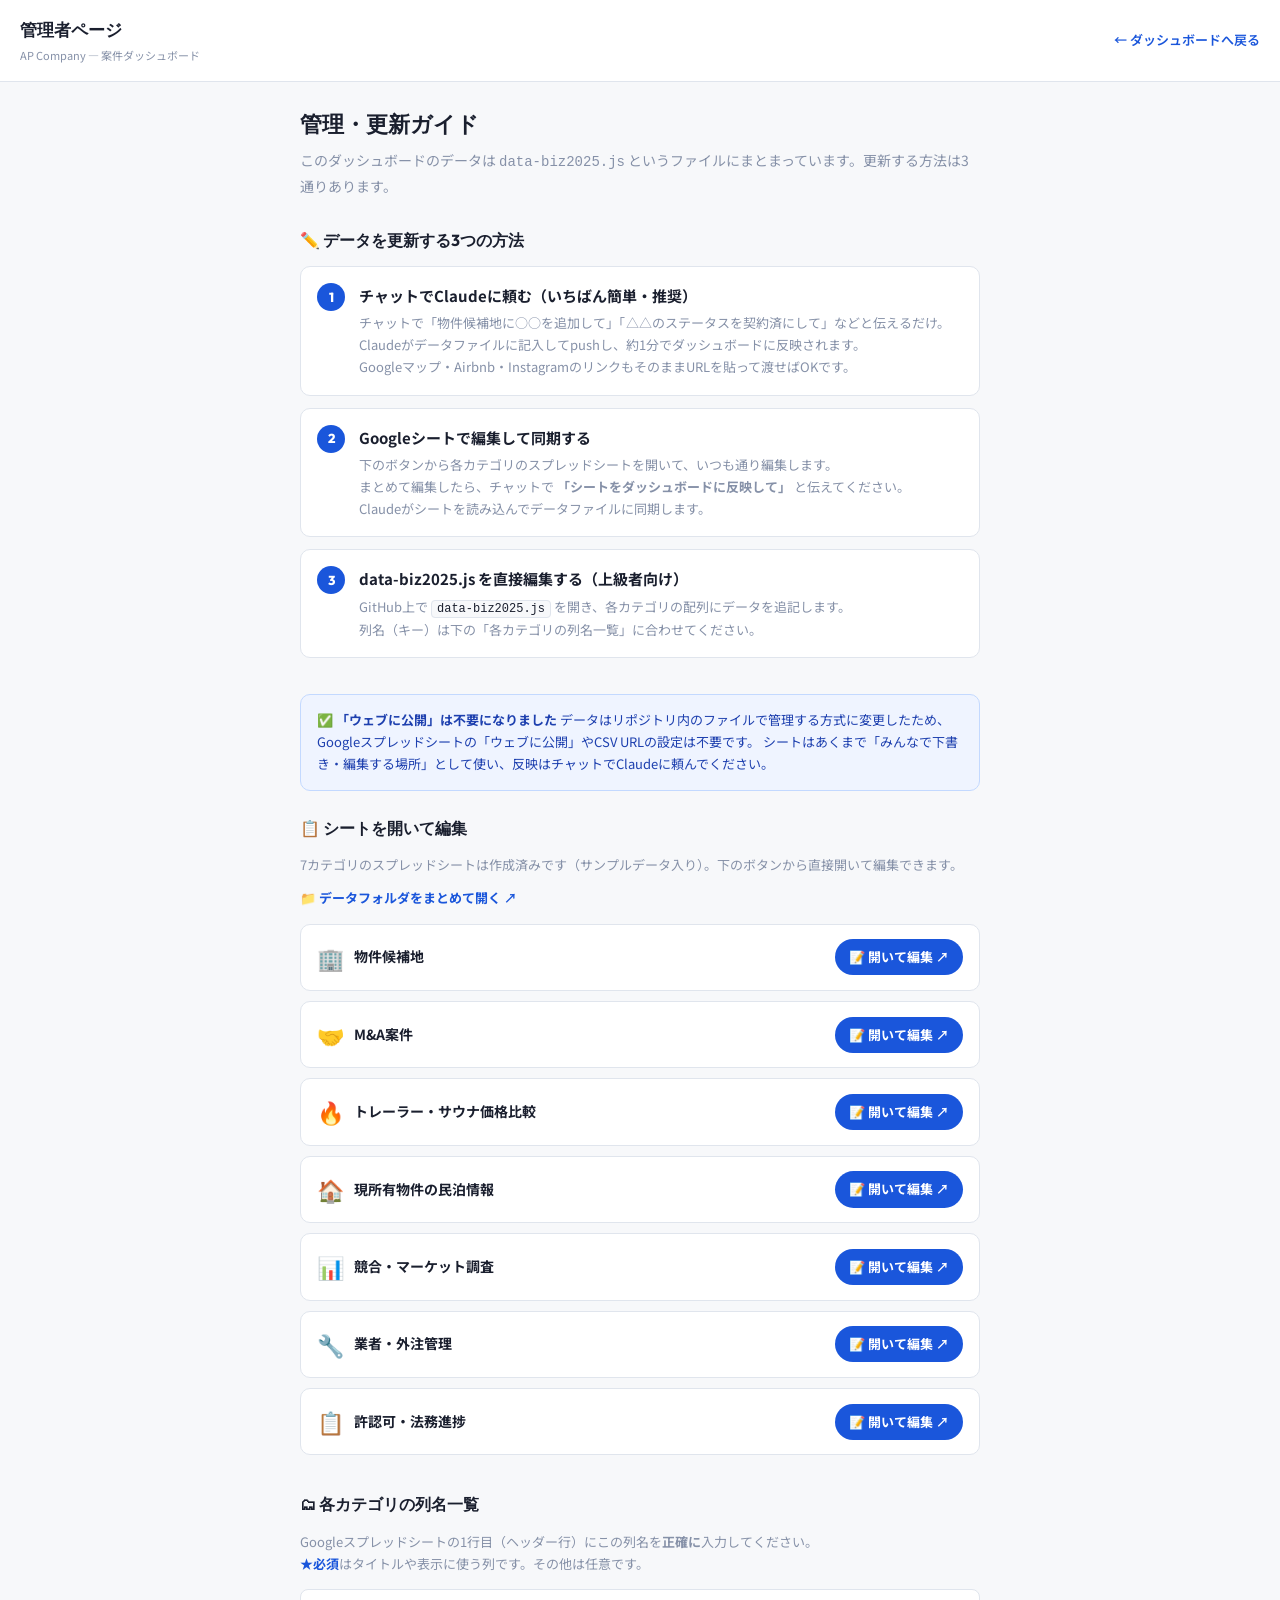
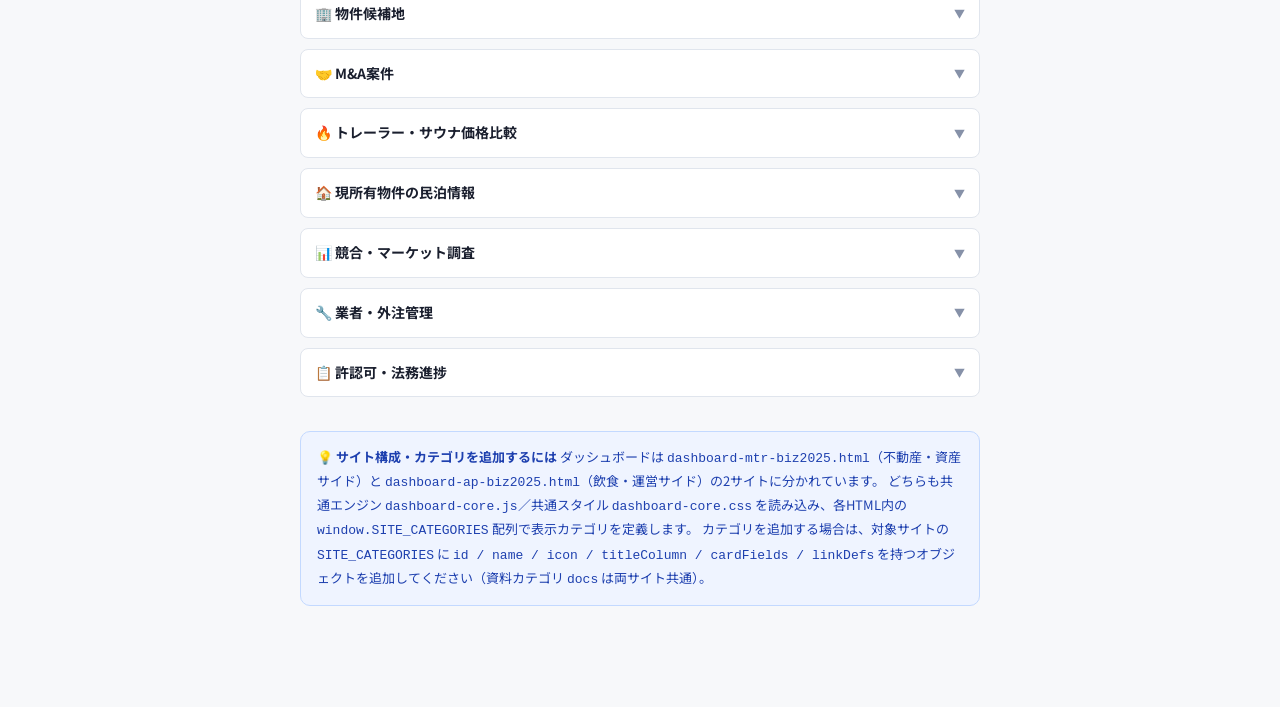
==== commit 347cd1a6: "Split dashboard into separate MTR and AP sites - Extract shared engine to dashboard-core.js and styl" ====
--- a/admin-biz2025.html
+++ b/admin-biz2025.html
@@ -540,9 +540,10 @@
 
   <!-- New category instructions -->
   <div class="info-box">
-    <strong>💡 カテゴリを追加するには</strong>
-    <code>dashboard-biz2025.html</code> の <code>CATEGORIES</code> 配列に新しいオブジェクトを追加するだけです。
-    既存のカテゴリをコピーして、<code>id / name / icon / titleColumn / sheetUrl / cardFields / linkDefs / sampleData</code> を書き換えてください。
+    <strong>💡 サイト構成・カテゴリを追加するには</strong>
+    ダッシュボードは <code>dashboard-mtr-biz2025.html</code>（不動産・資産サイド）と <code>dashboard-ap-biz2025.html</code>（飲食・運営サイド）の2サイトに分かれています。
+    どちらも共通エンジン <code>dashboard-core.js</code>／共通スタイル <code>dashboard-core.css</code> を読み込み、各HTML内の <code>window.SITE_CATEGORIES</code> 配列で表示カテゴリを定義します。
+    カテゴリを追加する場合は、対象サイトの <code>SITE_CATEGORIES</code> に <code>id / name / icon / titleColumn / cardFields / linkDefs</code> を持つオブジェクトを追加してください（資料カテゴリ <code>docs</code> は両サイト共通）。
   </div>
 
 </main>
